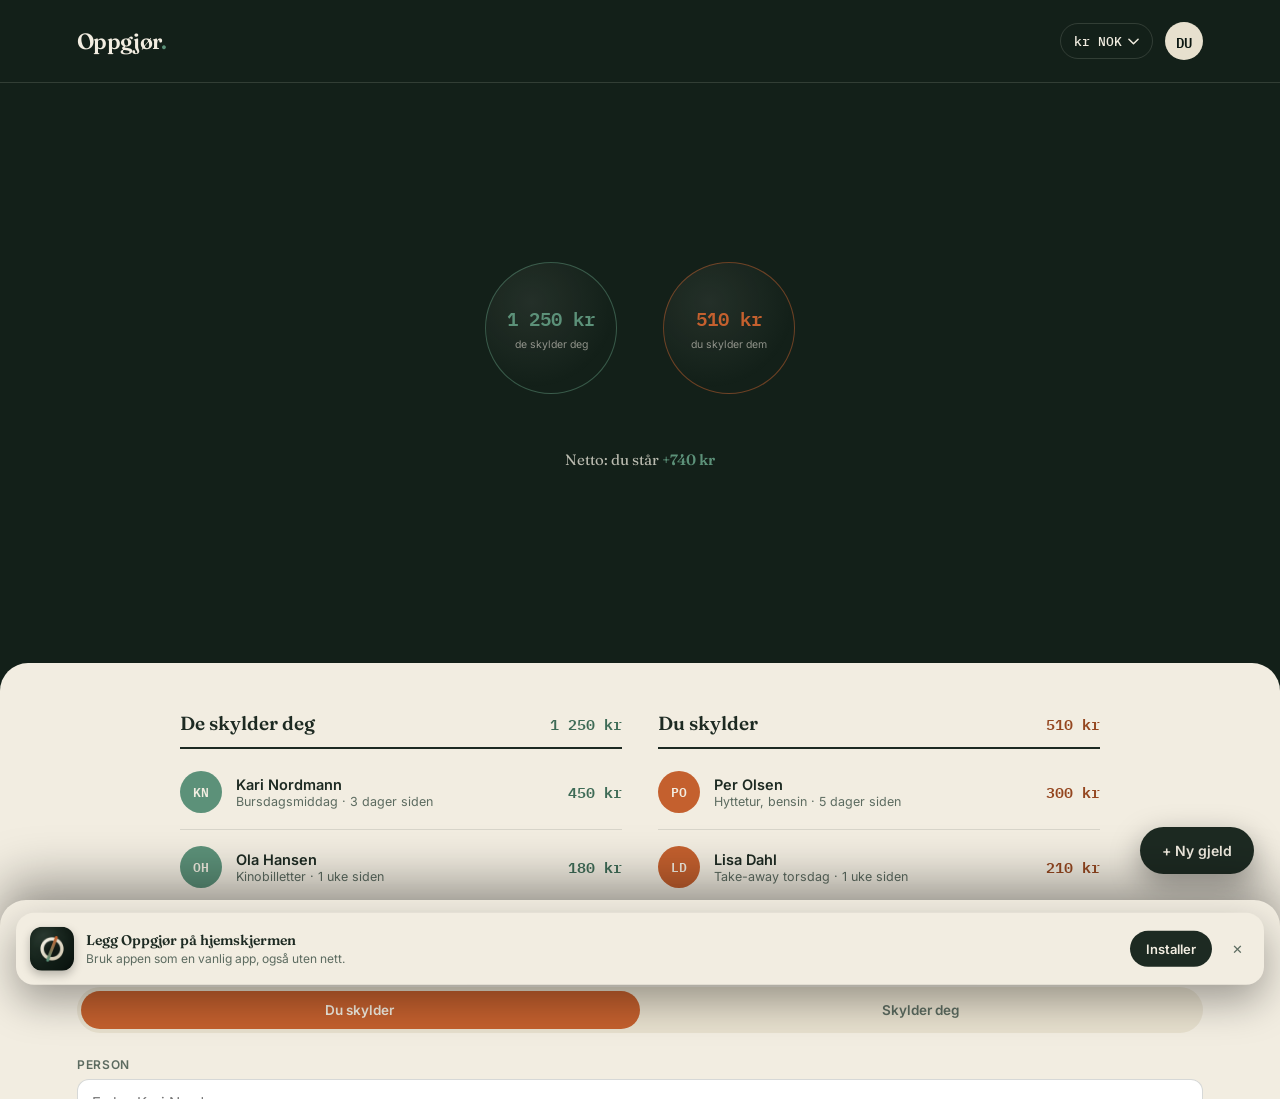
==== index.html @ 915664ba "Add files via upload" ====
<!DOCTYPE html>
<html lang="no">
<head>
<meta charset="UTF-8">
<meta name="viewport" content="width=device-width, initial-scale=1.0, viewport-fit=cover">
<title>Oppgjør</title>
<meta name="description" content="Hold styr på hvem som skylder deg, og hvem du skylder.">

<link rel="manifest" href="manifest.json">
<meta name="theme-color" content="#132019">
<link rel="icon" href="icons/icon-192.png">
<link rel="apple-touch-icon" href="icons/icon-180.png">
<meta name="apple-mobile-web-app-capable" content="yes">
<meta name="apple-mobile-web-app-status-bar-style" content="black-translucent">
<meta name="apple-mobile-web-app-title" content="Oppgjør">

<link rel="preconnect" href="https://fonts.googleapis.com">
<link href="https://fonts.googleapis.com/css2?family=Fraunces:opsz,wght@9..144,400;9..144,500;9..144,600;9..144,700&family=IBM+Plex+Mono:wght@400;500;600&family=Inter:wght@400;500;600&display=swap" rel="stylesheet">
<link rel="stylesheet" href="style.css">
</head>
<body>

  <header class="topbar">
    <div class="logo">Oppgjør<span>.</span></div>
    <div class="topbar-right">
      <div class="currency-control">
        <button class="currency-btn" id="currencyBtn" aria-haspopup="listbox" aria-expanded="false">
          <span id="currencyBtnLabel">kr NOK</span>
          <svg viewBox="0 0 12 8" fill="none"><path d="M1 1.5L6 6.5L11 1.5" stroke="currentColor" stroke-width="1.6" stroke-linecap="round" stroke-linejoin="round"/></svg>
        </button>
        <div class="currency-menu" id="currencyMenu" role="listbox">
          <button class="currency-option" data-code="USD" role="option">
            <span class="cur-left"><span class="cur-symbol">$</span><span>Amerikanske dollar</span></span>
            <span class="cur-right"><span class="cur-code">USD</span><span class="cur-check">✓</span></span>
          </button>
          <button class="currency-option" data-code="AUD" role="option">
            <span class="cur-left"><span class="cur-symbol">A$</span><span>Australske dollar</span></span>
            <span class="cur-right"><span class="cur-code">AUD</span><span class="cur-check">✓</span></span>
          </button>
          <button class="currency-option" data-code="BRL" role="option">
            <span class="cur-left"><span class="cur-symbol">R$</span><span>Brasilianske real</span></span>
            <span class="cur-right"><span class="cur-code">BRL</span><span class="cur-check">✓</span></span>
          </button>
          <button class="currency-option" data-code="GBP" role="option">
            <span class="cur-left"><span class="cur-symbol">£</span><span>Britiske pund</span></span>
            <span class="cur-right"><span class="cur-code">GBP</span><span class="cur-check">✓</span></span>
          </button>
          <button class="currency-option" data-code="DKK" role="option">
            <span class="cur-left"><span class="cur-symbol">kr</span><span>Danske kroner</span></span>
            <span class="cur-right"><span class="cur-code">DKK</span><span class="cur-check">✓</span></span>
          </button>
          <button class="currency-option" data-code="EUR" role="option">
            <span class="cur-left"><span class="cur-symbol">€</span><span>Euro</span></span>
            <span class="cur-right"><span class="cur-code">EUR</span><span class="cur-check">✓</span></span>
          </button>
          <button class="currency-option" data-code="PHP" role="option">
            <span class="cur-left"><span class="cur-symbol">₱</span><span>Filippinske peso</span></span>
            <span class="cur-right"><span class="cur-code">PHP</span><span class="cur-check">✓</span></span>
          </button>
          <button class="currency-option" data-code="HKD" role="option">
            <span class="cur-left"><span class="cur-symbol">HK$</span><span>Hongkong-dollar</span></span>
            <span class="cur-right"><span class="cur-code">HKD</span><span class="cur-check">✓</span></span>
          </button>
          <button class="currency-option" data-code="INR" role="option">
            <span class="cur-left"><span class="cur-symbol">₹</span><span>Indiske rupi</span></span>
            <span class="cur-right"><span class="cur-code">INR</span><span class="cur-check">✓</span></span>
          </button>
          <button class="currency-option" data-code="IDR" role="option">
            <span class="cur-left"><span class="cur-symbol">Rp</span><span>Indonesiske rupiah</span></span>
            <span class="cur-right"><span class="cur-code">IDR</span><span class="cur-check">✓</span></span>
          </button>
          <button class="currency-option" data-code="ISK" role="option">
            <span class="cur-left"><span class="cur-symbol">kr</span><span>Islandske kroner</span></span>
            <span class="cur-right"><span class="cur-code">ISK</span><span class="cur-check">✓</span></span>
          </button>
          <button class="currency-option" data-code="ILS" role="option">
            <span class="cur-left"><span class="cur-symbol">₪</span><span>Israelske shekel</span></span>
            <span class="cur-right"><span class="cur-code">ILS</span><span class="cur-check">✓</span></span>
          </button>
          <button class="currency-option" data-code="JPY" role="option">
            <span class="cur-left"><span class="cur-symbol">¥</span><span>Japanske yen</span></span>
            <span class="cur-right"><span class="cur-code">JPY</span><span class="cur-check">✓</span></span>
          </button>
          <button class="currency-option" data-code="CAD" role="option">
            <span class="cur-left"><span class="cur-symbol">C$</span><span>Kanadiske dollar</span></span>
            <span class="cur-right"><span class="cur-code">CAD</span><span class="cur-check">✓</span></span>
          </button>
          <button class="currency-option" data-code="CNY" role="option">
            <span class="cur-left"><span class="cur-symbol">¥</span><span>Kinesiske yuan</span></span>
            <span class="cur-right"><span class="cur-code">CNY</span><span class="cur-check">✓</span></span>
          </button>
          <button class="currency-option" data-code="MYR" role="option">
            <span class="cur-left"><span class="cur-symbol">RM</span><span>Malaysiske ringgit</span></span>
            <span class="cur-right"><span class="cur-code">MYR</span><span class="cur-check">✓</span></span>
          </button>
          <button class="currency-option" data-code="MXN" role="option">
            <span class="cur-left"><span class="cur-symbol">MX$</span><span>Meksikanske peso</span></span>
            <span class="cur-right"><span class="cur-code">MXN</span><span class="cur-check">✓</span></span>
          </button>
          <button class="currency-option" data-code="NZD" role="option">
            <span class="cur-left"><span class="cur-symbol">NZ$</span><span>New Zealand-dollar</span></span>
            <span class="cur-right"><span class="cur-code">NZD</span><span class="cur-check">✓</span></span>
          </button>
          <button class="currency-option selected" data-code="NOK" role="option">
            <span class="cur-left"><span class="cur-symbol">kr</span><span>Norske kroner</span></span>
            <span class="cur-right"><span class="cur-code">NOK</span><span class="cur-check">✓</span></span>
          </button>
          <button class="currency-option" data-code="PLN" role="option">
            <span class="cur-left"><span class="cur-symbol">zł</span><span>Polske zloty</span></span>
            <span class="cur-right"><span class="cur-code">PLN</span><span class="cur-check">✓</span></span>
          </button>
          <button class="currency-option" data-code="RON" role="option">
            <span class="cur-left"><span class="cur-symbol">lei</span><span>Rumenske leu</span></span>
            <span class="cur-right"><span class="cur-code">RON</span><span class="cur-check">✓</span></span>
          </button>
          <button class="currency-option" data-code="RUB" role="option">
            <span class="cur-left"><span class="cur-symbol">₽</span><span>Russiske rubler</span></span>
            <span class="cur-right"><span class="cur-code">RUB</span><span class="cur-check">✓</span></span>
          </button>
          <button class="currency-option" data-code="SGD" role="option">
            <span class="cur-left"><span class="cur-symbol">S$</span><span>Singapore-dollar</span></span>
            <span class="cur-right"><span class="cur-code">SGD</span><span class="cur-check">✓</span></span>
          </button>
          <button class="currency-option" data-code="CHF" role="option">
            <span class="cur-left"><span class="cur-symbol">CHF</span><span>Sveitsiske franc</span></span>
            <span class="cur-right"><span class="cur-code">CHF</span><span class="cur-check">✓</span></span>
          </button>
          <button class="currency-option" data-code="SEK" role="option">
            <span class="cur-left"><span class="cur-symbol">kr</span><span>Svenske kroner</span></span>
            <span class="cur-right"><span class="cur-code">SEK</span><span class="cur-check">✓</span></span>
          </button>
          <button class="currency-option" data-code="ZAR" role="option">
            <span class="cur-left"><span class="cur-symbol">R</span><span>Sørafrikanske rand</span></span>
            <span class="cur-right"><span class="cur-code">ZAR</span><span class="cur-check">✓</span></span>
          </button>
          <button class="currency-option" data-code="KRW" role="option">
            <span class="cur-left"><span class="cur-symbol">₩</span><span>Sørkoreanske won</span></span>
            <span class="cur-right"><span class="cur-code">KRW</span><span class="cur-check">✓</span></span>
          </button>
          <button class="currency-option" data-code="THB" role="option">
            <span class="cur-left"><span class="cur-symbol">฿</span><span>Thailandske baht</span></span>
            <span class="cur-right"><span class="cur-code">THB</span><span class="cur-check">✓</span></span>
          </button>
          <button class="currency-option" data-code="CZK" role="option">
            <span class="cur-left"><span class="cur-symbol">Kč</span><span>Tsjekkiske koruna</span></span>
            <span class="cur-right"><span class="cur-code">CZK</span><span class="cur-check">✓</span></span>
          </button>
          <button class="currency-option" data-code="TRY" role="option">
            <span class="cur-left"><span class="cur-symbol">₺</span><span>Tyrkiske lira</span></span>
            <span class="cur-right"><span class="cur-code">TRY</span><span class="cur-check">✓</span></span>
          </button>
          <button class="currency-option" data-code="HUF" role="option">
            <span class="cur-left"><span class="cur-symbol">Ft</span><span>Ungarske forint</span></span>
            <span class="cur-right"><span class="cur-code">HUF</span><span class="cur-check">✓</span></span>
          </button>
          <button class="currency-option" data-code="VND" role="option">
            <span class="cur-left"><span class="cur-symbol">₫</span><span>Vietnamesiske dong</span></span>
            <span class="cur-right"><span class="cur-code">VND</span><span class="cur-check">✓</span></span>
          </button>
        </div>
      </div>
      <div class="avatar-me">DU</div>
    </div>
  </header>

  <section class="hero">
    <div class="bubbles-wrap">
      <div class="pan left">
        <div class="pan-dish">
          <div class="pan-amount" id="creditBubble" data-amount="0">0 kr</div>
          <div class="pan-label">de skylder deg</div>
        </div>
      </div>
      <div class="pan right">
        <div class="pan-dish">
          <div class="pan-amount" id="debitBubble" data-amount="0">0 kr</div>
          <div class="pan-label">du skylder dem</div>
        </div>
      </div>
    </div>

    <p class="net-readout">Netto: du står <b id="netAmount" data-net-amount="0">+0 kr</b></p>
  </section>

  <section class="ledger">
    <div class="columns">

      <div>
        <div class="col-head">
          <div class="col-title">De skylder deg</div>
          <div class="col-total credit" id="creditTotal" data-amount="0">0 kr</div>
        </div>
        <div id="creditList"></div>
      </div>

      <div>
        <div class="col-head">
          <div class="col-title">Du skylder</div>
          <div class="col-total debit" id="debitTotal" data-amount="0">0 kr</div>
        </div>
        <div id="debitList"></div>
      </div>

    </div>
  </section>

  <button class="fab" id="fabOpen">+ Ny gjeld</button>

  <div class="overlay" id="overlay"></div>

  <div class="sheet" id="sheet" role="dialog" aria-modal="true" aria-labelledby="sheetTitle">
    <div class="sheet-handle-zone" id="dragZone">
      <div class="sheet-handle"></div>
    </div>
    <div class="sheet-body">
      <div class="sheet-title" id="sheetTitle">Registrer ny gjeld</div>

      <div class="toggle" id="toggle">
        <div class="toggle-slider" id="toggleSlider"></div>
        <button type="button" class="active" id="btnDebit">Du skylder</button>
        <button type="button" id="btnCredit">Skylder deg</button>
      </div>

      <div class="field">
        <label for="fName">Person</label>
        <input type="text" id="fName" placeholder="F.eks. Kari Nordmann">
      </div>

      <div class="field amount-field">
        <label for="fAmount">Beløp</label>
        <input type="text" id="fAmount" placeholder="0" inputmode="numeric" pattern="[0-9]*">
        <span class="amount-suffix" id="amountSuffix">kr</span>
      </div>

      <div class="field">
        <label for="fDesc">Hva gjelder det</label>
        <input type="text" id="fDesc" placeholder="F.eks. Middag lørdag">
      </div>

      <button class="sheet-submit" id="sheetSubmit">Legg til</button>
    </div>
  </div>

  <div class="install-banner" id="installBanner">
    <div class="install-icon"><img src="icons/icon-192.png" alt=""></div>
    <div class="install-text">
      <div class="install-title">Legg Oppgjør på hjemskjermen</div>
      <div class="install-sub" id="installSub">Bruk appen som en vanlig app, også uten nett.</div>
    </div>
    <button class="install-btn" id="installBtn">Installer</button>
    <button class="install-dismiss" id="installDismiss" aria-label="Lukk">✕</button>
  </div>

  <script src="app.js"></script>
</body>
</html>
---- style.css ----
:root{
    --pine:#132019;
    --pine-deep:#0C1712;
    --paper:#F2EDE1;
    --paper-dim:#E7E0CE;
    --moss:#5C9179;
    --moss-deep:#3E6B56;
    --rust:#C4602E;
    --rust-deep:#94461F;
    --ink:#1D2A22;
    --ink-soft:#5C6B60;
    --line: rgba(242,237,225,0.14);
  }

  *{box-sizing:border-box;}
  html{scroll-behavior:smooth;}
  body{
    margin:0;
    background:var(--pine);
    color:var(--paper);
    font-family:'Inter',sans-serif;
    -webkit-font-smoothing:antialiased;
  }

  /* ---------- top bar ---------- */
  .topbar{
    display:flex;
    justify-content:space-between;
    align-items:center;
    padding:22px 6vw;
    border-bottom:1px solid var(--line);
  }
  .topbar-right{
    display:flex;
    align-items:center;
    gap:12px;
  }
  .logo{
    font-family:'Fraunces',serif;
    font-weight:600;
    font-size:22px;
    letter-spacing:-0.02em;
  }
  .logo span{ color:var(--moss); }
  .avatar-me{
    width:38px;height:38px;border-radius:50%;
    background:var(--paper-dim);
    color:var(--pine-deep);
    display:flex;align-items:center;justify-content:center;
    font-family:'IBM Plex Mono',monospace;
    font-weight:600;font-size:14px;
  }

  /* ---------- valutavelger ---------- */
  .currency-control{
    position:relative;
  }
  .currency-btn{
    display:flex;
    align-items:center;
    gap:6px;
    background:transparent;
    border:1px solid var(--line);
    color:var(--paper);
    padding:9px 13px;
    border-radius:999px;
    font-family:'IBM Plex Mono',monospace;
    font-size:12.5px;
    font-weight:500;
    cursor:pointer;
    transition:border-color .2s ease, background .2s ease;
  }
  .currency-btn:hover{ border-color:rgba(242,237,225,0.35); }
  .currency-btn svg{
    width:11px; height:11px;
    transition:transform .25s ease;
  }
  .currency-btn.open svg{ transform:rotate(180deg); }

  .currency-menu{
    position:absolute;
    top:calc(100% + 10px);
    right:0;
    min-width:220px;
    max-height:320px;
    overflow-y:auto;
    background:var(--paper);
    border-radius:14px;
    box-shadow:0 16px 40px rgba(0,0,0,0.35);
    padding:6px;
    z-index:60;
    opacity:0;
    transform:translateY(-6px);
    pointer-events:none;
    transition:opacity .18s ease, transform .18s ease;
  }
  .currency-menu.open{
    opacity:1;
    transform:translateY(0);
    pointer-events:auto;
  }
  .currency-option{
    display:flex;
    align-items:center;
    justify-content:space-between;
    width:100%;
    border:none;
    background:transparent;
    color:var(--ink);
    padding:10px 12px;
    border-radius:10px;
    font-family:'Inter',sans-serif;
    font-size:13.5px;
    cursor:pointer;
    text-align:left;
  }
  .currency-option:hover{ background:var(--paper-dim); }
  .cur-left{ display:flex; align-items:center; gap:10px; }
  .cur-symbol{
    font-family:'IBM Plex Mono',monospace;
    font-weight:600;
    width:20px;
    color:var(--ink-soft);
  }
  .cur-check{
    color:var(--moss-deep);
    font-weight:700;
    opacity:0;
  }
  .currency-option.selected .cur-check{ opacity:1; }
  .currency-option.selected .cur-symbol{ color:var(--ink); }
  .cur-right{ display:flex; align-items:center; gap:10px; flex-shrink:0; }
  .cur-code{
    font-family:'IBM Plex Mono',monospace;
    font-size:10.5px;
    color:var(--ink-soft);
    letter-spacing:0.03em;
  }

  /* ---------- hero / vektskål ---------- */
  .hero{
    padding:14vw 6vw 6vw;
    text-align:center;
    position:relative;
  }
  .bubbles-wrap{
    max-width:420px;
    margin:0 auto;
    display:flex;
    justify-content:center;
    gap:28px;
  }
  .pan{
    width:150px;
    text-align:center;
  }
  .pan-dish{
    width:132px;height:132px;
    border-radius:50%;
    border:1px solid var(--line);
    background:radial-gradient(circle at 35% 30%, rgba(242,237,225,0.08), transparent 70%);
    display:flex;
    flex-direction:column;
    align-items:center;
    justify-content:center;
    margin:0 auto;
  }
  .pan.left .pan-dish{ border-color:rgba(92,145,121,0.5); }
  .pan.right .pan-dish{ border-color:rgba(196,96,46,0.5); }
  .pan-amount{
    font-family:'IBM Plex Mono',monospace;
    font-weight:600;
    font-size:19px;
  }
  .pan.left .pan-amount{ color:var(--moss); }
  .pan.right .pan-amount{ color:var(--rust); }
  .pan-label{
    font-size:10.5px;
    color:rgba(242,237,225,0.55);
    margin-top:4px;
    max-width:88px;
    line-height:1.3;
  }

  .net-readout{
    margin-top:56px;
    font-family:'Fraunces',serif;
    font-size:15px;
    color:rgba(242,237,225,0.75);
  }
  .net-readout b{
    color:var(--moss);
    font-weight:600;
  }

  /* ---------- ledger section ---------- */
  .ledger{
    background:var(--paper);
    color:var(--ink);
    border-radius:28px 28px 0 0;
    padding:48px 6vw 120px;
    margin-top:8vw;
  }
  .columns{
    display:grid;
    grid-template-columns:1fr 1fr;
    gap:36px;
    max-width:920px;
    margin:0 auto;
  }
  @media (max-width:720px){
    .columns{ grid-template-columns:1fr; gap:44px; }
  }

  .col-head{
    display:flex;
    justify-content:space-between;
    align-items:baseline;
    border-bottom:2px solid var(--ink);
    padding-bottom:10px;
    margin-bottom:6px;
  }
  .col-title{
    font-family:'Fraunces',serif;
    font-weight:600;
    font-size:19px;
  }
  .col-total{
    font-family:'IBM Plex Mono',monospace;
    font-weight:600;
    font-size:15px;
  }
  .col-total.credit{ color:var(--moss-deep); }
  .col-total.debit{ color:var(--rust-deep); }

  .entry{
    display:flex;
    align-items:center;
    gap:14px;
    padding:16px 0;
    border-bottom:1px solid rgba(29,42,34,0.12);
  }
  .entry:last-child{ border-bottom:none; }
  .entry-avatar{
    flex-shrink:0;
    width:42px;height:42px;
    border-radius:50%;
    display:flex;align-items:center;justify-content:center;
    font-family:'IBM Plex Mono',monospace;
    font-weight:600;
    font-size:13px;
    color:var(--paper);
  }
  .credit .entry-avatar{ background:var(--moss); }
  .debit .entry-avatar{ background:var(--rust); }

  .entry-body{ flex:1; min-width:0; }
  .entry-name{ font-weight:600; font-size:14.5px; }
  .entry-meta{
    font-size:12.5px;
    color:var(--ink-soft);
    margin-top:1px;
    white-space:nowrap;
    overflow:hidden;
    text-overflow:ellipsis;
  }
  .entry-amount{
    font-family:'IBM Plex Mono',monospace;
    font-weight:600;
    font-size:15px;
    flex-shrink:0;
  }
  .credit .entry-amount{ color:var(--moss-deep); }
  .debit .entry-amount{ color:var(--rust-deep); }


  /* ---------- fab ---------- */
  .fab{
    position:fixed;
    bottom:26px; right:26px;
    background:var(--ink);
    color:var(--paper);
    border:none;
    padding:15px 22px;
    border-radius:999px;
    font-family:'Inter',sans-serif;
    font-weight:600;
    font-size:14px;
    display:flex;
    align-items:center;
    gap:8px;
    cursor:pointer;
    box-shadow:0 10px 30px rgba(0,0,0,0.35);
    transition:transform .2s ease;
  }
  .fab:hover{ transform:translateY(-2px); }
  .fab:focus-visible, a:focus-visible, button:focus-visible{
    outline:2px solid var(--moss);
    outline-offset:2px;
  }

  @media (prefers-reduced-motion:reduce){
    .fab{ transition:none; }
  }

  /* ---------- popup: ny gjeld ---------- */
  .overlay{
    position:fixed; inset:0;
    background:rgba(12,23,18,0.55);
    backdrop-filter:blur(2px);
    opacity:0;
    pointer-events:none;
    transition:opacity .3s ease;
    z-index:40;
  }
  .overlay.open{
    opacity:1;
    pointer-events:auto;
  }

  .sheet{
    position:fixed;
    left:0; right:0; bottom:0;
    max-height:calc(100dvh - 92px);
    background:var(--paper);
    color:var(--ink);
    border-radius:26px 26px 0 0;
    box-shadow:0 -20px 50px rgba(0,0,0,0.35);
    transform:translateY(100%);
    transition:transform .38s cubic-bezier(.32,.72,0,1);
    z-index:50;
    display:flex;
    flex-direction:column;
    touch-action:none;
  }
  .sheet.open{ transform:translateY(0); }
  .sheet.dragging{ transition:none; }

  .sheet-handle-zone{
    padding:14px 0 6px;
    display:flex;
    justify-content:center;
    cursor:grab;
    flex-shrink:0;
  }
  .sheet-handle{
    width:40px; height:5px;
    border-radius:3px;
    background:rgba(29,42,34,0.22);
  }

  .sheet-body{
    padding:6px 6vw 32px;
    overflow-y:auto;
  }
  .sheet-title{
    font-family:'Fraunces',serif;
    font-weight:600;
    font-size:22px;
    margin:6px 0 22px;
  }

  .toggle{
    position:relative;
    display:flex;
    background:var(--paper-dim);
    border-radius:999px;
    padding:4px;
    gap:4px;
    margin-bottom:24px;
    touch-action:pan-y;
    user-select:none;
  }
  .toggle-slider{
    position:absolute;
    top:4px; left:4px;
    width:calc(50% - 4px);
    height:calc(100% - 8px);
    border-radius:999px;
    background:var(--rust);
    transform:translateX(0%);
    transition:transform .32s cubic-bezier(.34,1.56,.64,1), background .32s ease;
    z-index:0;
  }
  .toggle button{
    position:relative;
    z-index:1;
    flex:1;
    border:none;
    background:transparent;
    padding:11px 0;
    border-radius:999px;
    font-family:'Inter',sans-serif;
    font-weight:600;
    font-size:13.5px;
    color:var(--ink-soft);
    cursor:pointer;
    transition:color .25s ease;
    pointer-events:none;
  }
  .toggle button.active{ color:var(--paper); }

  .field{ margin-bottom:18px; }
  .field label{
    display:block;
    font-size:12px;
    font-weight:600;
    text-transform:uppercase;
    letter-spacing:0.06em;
    color:var(--ink-soft);
    margin-bottom:7px;
  }
  .field input{
    width:100%;
    border:1px solid rgba(29,42,34,0.18);
    background:#fff;
    border-radius:12px;
    padding:13px 14px;
    font-family:'Inter',sans-serif;
    font-size:15px;
    color:var(--ink);
  }
  .field input:focus-visible{
    outline:2px solid var(--moss);
    outline-offset:1px;
  }
  .amount-field{ position:relative; }
  .amount-field input{ padding-right:46px; font-family:'IBM Plex Mono',monospace; }
  .amount-field input::-webkit-outer-spin-button,
  .amount-field input::-webkit-inner-spin-button{
    -webkit-appearance:none;
    margin:0;
  }
  .amount-field input[type=number]{ -moz-appearance:textfield; }
  .amount-suffix{
    position:absolute;
    right:16px;
    bottom:13px;
    color:var(--ink-soft);
    font-family:'IBM Plex Mono',monospace;
    font-size:14px;
    pointer-events:none;
  }

  .sheet-submit{
    width:100%;
    border:none;
    background:var(--ink);
    color:var(--paper);
    padding:16px 0;
    border-radius:14px;
    font-family:'Inter',sans-serif;
    font-weight:600;
    font-size:15px;
    cursor:pointer;
    margin-top:6px;
  }

  /* ---------- install-banner (PWA) ---------- */
  .install-banner{
    position:fixed;
    left:16px; right:16px;
    bottom:16px;
    background:var(--paper);
    color:var(--ink);
    border-radius:18px;
    box-shadow:0 16px 40px rgba(0,0,0,0.35);
    padding:14px;
    display:flex;
    align-items:center;
    gap:12px;
    z-index:70;
    transform:translateY(140%);
    transition:transform .4s cubic-bezier(.32,.72,0,1);
  }
  .install-banner.show{ transform:translateY(0); }
  .install-icon{
    width:44px; height:44px;
    border-radius:12px;
    overflow:hidden;
    flex-shrink:0;
    box-shadow:0 4px 10px rgba(0,0,0,0.25);
  }
  .install-icon img{ width:100%; height:100%; display:block; }
  .install-text{ flex:1; min-width:0; }
  .install-title{
    font-family:'Fraunces',serif;
    font-weight:600;
    font-size:14px;
  }
  .install-sub{
    font-size:12px;
    color:var(--ink-soft);
    margin-top:2px;
    line-height:1.35;
  }
  .install-btn{
    flex-shrink:0;
    border:none;
    background:var(--ink);
    color:var(--paper);
    padding:10px 16px;
    border-radius:999px;
    font-family:'Inter',sans-serif;
    font-weight:600;
    font-size:13px;
    cursor:pointer;
  }
  .install-dismiss{
    flex-shrink:0;
    border:none;
    background:transparent;
    color:var(--ink-soft);
    width:26px; height:26px;
    border-radius:50%;
    font-size:13px;
    cursor:pointer;
  }
  .install-dismiss:hover{ background:var(--paper-dim); }

  @media (max-width:420px){
    .install-title{ font-size:13px; }
    .install-sub{ font-size:11.5px; }
    .install-btn{ padding:9px 13px; font-size:12.5px; }
  }

  /* ---------- entries: tom liste ---------- */
  .col-empty-hint{
    font-size:12.5px;
    color:var(--ink-soft);
    padding-top:16px;
  }
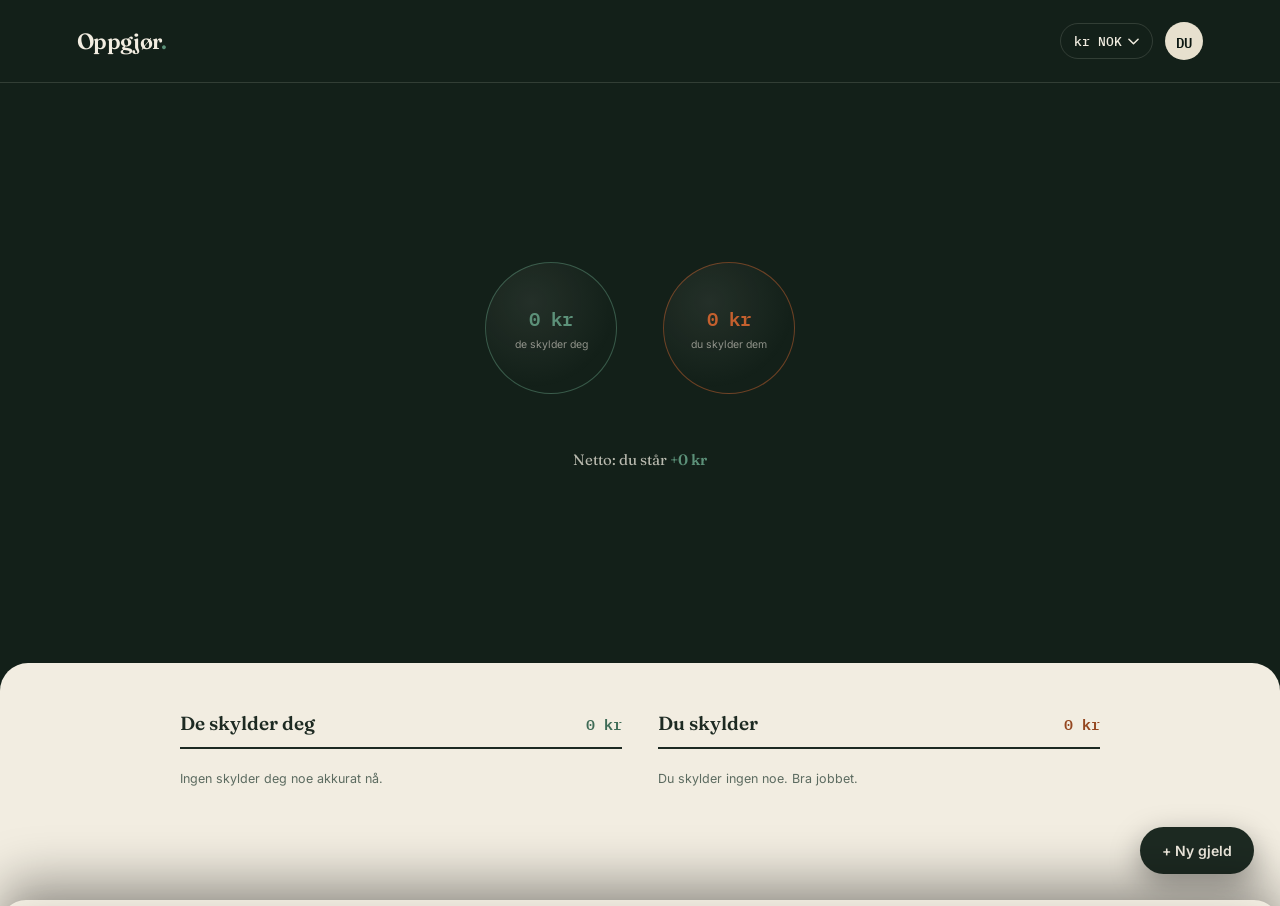
==== commit f98fa6bb: "Add files via upload" ====
--- a/index.html
+++ b/index.html
@@ -215,6 +215,8 @@
     <div class="sheet-body">
       <div class="sheet-title" id="sheetTitle">Registrer ny gjeld</div>
 
+      <div class="sheet-breakdown" id="sheetBreakdown"></div>
+
       <div class="toggle" id="toggle">
         <div class="toggle-slider" id="toggleSlider"></div>
         <button type="button" class="active" id="btnDebit">Du skylder</button>
@@ -228,7 +230,7 @@
 
       <div class="field amount-field">
         <label for="fAmount">Beløp</label>
-        <input type="text" id="fAmount" placeholder="0" inputmode="numeric" pattern="[0-9]*">
+        <input type="text" id="fAmount" placeholder="0" inputmode="decimal">
         <span class="amount-suffix" id="amountSuffix">kr</span>
       </div>
 
--- a/style.css
+++ b/style.css
@@ -233,14 +233,43 @@
   .col-total.credit{ color:var(--moss-deep); }
   .col-total.debit{ color:var(--rust-deep); }
 
+  .entry-wrap{
+    position:relative;
+    overflow:hidden;
+    border-bottom:1px solid rgba(29,42,34,0.12);
+  }
+  .entry-wrap:last-child{ border-bottom:none; }
+
+  .entry-delete-bg{
+    position:absolute;
+    inset:0;
+    display:flex;
+    align-items:stretch;
+    justify-content:flex-end;
+  }
+  .entry-delete-btn{
+    width:84px;
+    border:none;
+    background:var(--rust-deep);
+    color:var(--paper);
+    font-family:'Inter',sans-serif;
+    font-weight:600;
+    font-size:13px;
+    cursor:pointer;
+  }
+
   .entry{
+    position:relative;
     display:flex;
     align-items:center;
     gap:14px;
     padding:16px 0;
-    border-bottom:1px solid rgba(29,42,34,0.12);
-  }
-  .entry:last-child{ border-bottom:none; }
+    background:var(--paper);
+    transform:translateX(0px);
+    transition:transform .25s ease;
+    touch-action:pan-y;
+    user-select:none;
+  }
   .entry-avatar{
     flex-shrink:0;
     width:42px;height:42px;
@@ -360,6 +389,64 @@
     margin:6px 0 22px;
   }
 
+  .sheet-breakdown{
+    margin:-8px 0 22px;
+  }
+  .sheet-breakdown:empty{ margin:0; }
+  .breakdown-label{
+    font-size:11px;
+    font-weight:600;
+    text-transform:uppercase;
+    letter-spacing:0.06em;
+    color:var(--ink-soft);
+    margin-bottom:8px;
+  }
+  .breakdown-list{
+    max-height:180px;
+    overflow-y:auto;
+    border:1px solid rgba(29,42,34,0.12);
+    border-radius:14px;
+  }
+  .breakdown-row{
+    display:flex;
+    align-items:center;
+    gap:10px;
+    padding:11px 14px;
+    border-bottom:1px solid rgba(29,42,34,0.1);
+  }
+  .breakdown-row:last-child{ border-bottom:none; }
+  .breakdown-info{ flex:1; min-width:0; }
+  .breakdown-desc{
+    font-size:13.5px;
+    font-weight:600;
+    white-space:nowrap;
+    overflow:hidden;
+    text-overflow:ellipsis;
+  }
+  .breakdown-date{
+    font-size:11.5px;
+    color:var(--ink-soft);
+    margin-top:1px;
+  }
+  .breakdown-amount{
+    font-family:'IBM Plex Mono',monospace;
+    font-weight:600;
+    font-size:13.5px;
+    flex-shrink:0;
+  }
+  .breakdown-delete{
+    flex-shrink:0;
+    width:22px; height:22px;
+    border-radius:50%;
+    border:none;
+    background:transparent;
+    color:var(--ink-soft);
+    font-size:15px;
+    line-height:1;
+    cursor:pointer;
+  }
+  .breakdown-delete:hover{ background:var(--paper-dim); color:var(--rust-deep); }
+
   .toggle{
     position:relative;
     display:flex;
@@ -424,6 +511,15 @@
     outline:2px solid var(--moss);
     outline-offset:1px;
   }
+  .field input:read-only{
+    background:var(--paper-dim);
+    color:var(--ink-soft);
+    cursor:default;
+  }
+  .toggle.locked{
+    opacity:0.6;
+    pointer-events:none;
+  }
   .amount-field{ position:relative; }
   .amount-field input{ padding-right:46px; font-family:'IBM Plex Mono',monospace; }
   .amount-field input::-webkit-outer-spin-button,
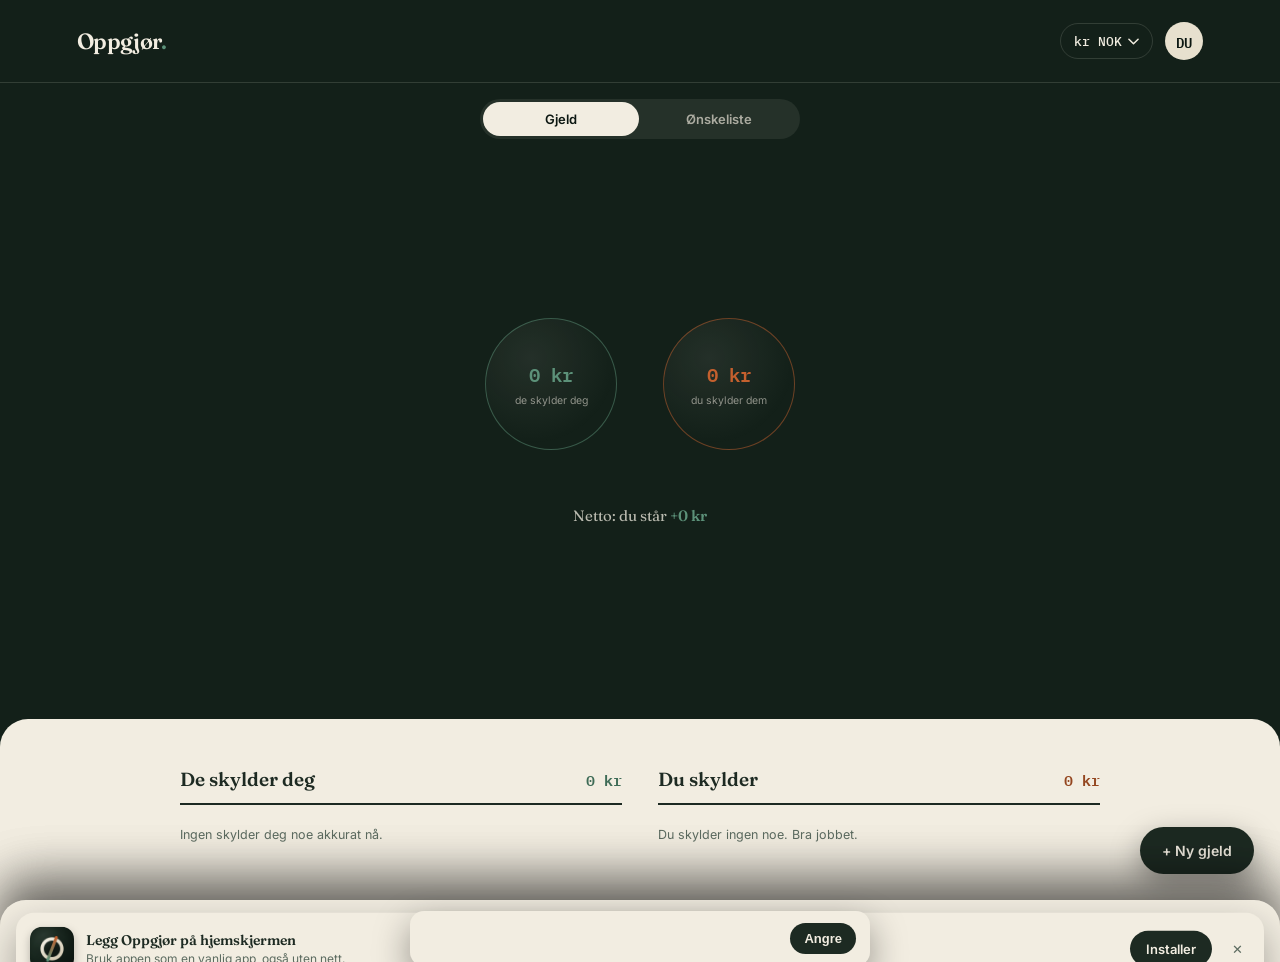
==== commit af168240: "Add files via upload" ====
--- a/index.html
+++ b/index.html
@@ -163,6 +163,11 @@
     </div>
   </header>
 
+  <nav class="subnav" aria-label="Sider">
+    <a class="tab active" href="index.html" aria-current="page">Gjeld</a>
+    <a class="tab" href="onskeliste.html">Ønskeliste</a>
+  </nav>
+
   <section class="hero">
     <div class="bubbles-wrap">
       <div class="pan left">
@@ -239,9 +244,50 @@
         <input type="text" id="fDesc" placeholder="F.eks. Middag lørdag">
       </div>
 
+      <button type="button" class="adv-toggle" id="advToggle" aria-expanded="false">
+        <span>Avdrag og renter</span><span class="adv-sum" id="advSum">Av</span>
+      </button>
+      <div class="adv" id="adv" hidden>
+        <div class="field">
+          <label>Rente</label>
+          <div class="seg" id="fRateType">
+            <button type="button" data-v="none" class="on">Ingen</button>
+            <button type="button" data-v="yearly">Årlig</button>
+            <button type="button" data-v="daily">Løpende</button>
+          </div>
+          <div class="adv-hint" id="rateHint">Ingen rente legges på.</div>
+        </div>
+        <div class="field amount-field" id="rateField" hidden>
+          <label for="fRate">Rente per år</label>
+          <input type="text" id="fRate" placeholder="0" inputmode="decimal">
+          <span class="amount-suffix">%</span>
+        </div>
+        <label class="check"><input type="checkbox" id="fAuto"><span>Autotrekk hver måned</span></label>
+        <div id="autoFields" hidden>
+          <div class="two">
+            <div class="field amount-field">
+              <label for="fAutoAmt">Beløp per måned</label>
+              <input type="text" id="fAutoAmt" placeholder="0" inputmode="decimal">
+              <span class="amount-suffix" id="autoSuffix">kr</span>
+            </div>
+            <div class="field">
+              <label for="fAutoDom">Dag i måneden</label>
+              <input type="text" id="fAutoDom" value="1" inputmode="numeric">
+            </div>
+          </div>
+        </div>
+      </div>
+
       <button class="sheet-submit" id="sheetSubmit">Legg til</button>
     </div>
   </div>
+
+  <div class="overlay detail-overlay" id="detailOverlay"></div>
+  <div class="sheet detail-sheet" id="detail" role="dialog" aria-modal="true" aria-label="Detaljer">
+    <div class="sheet-handle-zone" id="detailDrag"><div class="sheet-handle"></div></div>
+    <div class="sheet-body" id="detailBody"></div>
+  </div>
+  <div class="toast" id="toast" role="status"><span id="toastText"></span><button type="button" id="toastUndo">Angre</button></div>
 
   <div class="install-banner" id="installBanner">
     <div class="install-icon"><img src="icons/icon-192.png" alt=""></div>
@@ -253,6 +299,8 @@
     <button class="install-dismiss" id="installDismiss" aria-label="Lukk">✕</button>
   </div>
 
+  <script src="loan.js"></script>
   <script src="app.js"></script>
+  <script src="detail.js"></script>
 </body>
 </html>
--- a/style.css
+++ b/style.css
@@ -263,13 +263,15 @@
     display:flex;
     align-items:center;
     gap:14px;
-    padding:16px 0;
+    padding:17px 4px;
     background:var(--paper);
     transform:translateX(0px);
-    transition:transform .25s ease;
+    transition:transform .25s ease, background-color .15s ease;
     touch-action:pan-y;
     user-select:none;
-  }
+    cursor:pointer;
+  }
+  .entry:active{ background:var(--paper-dim); }
   .entry-avatar{
     flex-shrink:0;
     width:42px;height:42px;
@@ -626,3 +628,180 @@
     color:var(--ink-soft);
     padding-top:16px;
   }
+
+  /* ---------- fane-stripe (Gjeld / Ønskeliste) ---------- */
+  .subnav{
+    display:flex;
+    gap:2px;
+    padding:3px;
+    margin:16px auto 0;
+    width:min(320px, calc(100% - 12vw));
+    border-radius:999px;
+    background:rgba(242,237,225,0.08);
+  }
+  .tab{
+    flex:1;
+    text-align:center;
+    padding:9px 0;
+    border-radius:999px;
+    font-family:'Inter',sans-serif;
+    font-size:13px;
+    font-weight:600;
+    color:rgba(242,237,225,0.65);
+    text-decoration:none;
+  }
+  .tab.active{
+    background:var(--paper);
+    color:var(--pine-deep);
+  }
+
+  /* ---------- avdrag og renter (skjema) ---------- */
+  .adv-toggle{
+    width:100%; display:flex; justify-content:space-between; align-items:center;
+    background:transparent; border:1px dashed rgba(29,42,34,0.28); color:var(--ink);
+    padding:13px 14px; border-radius:12px; margin:2px 0 14px;
+    font-family:'Inter',sans-serif; font-weight:600; font-size:14px; cursor:pointer;
+  }
+  .adv-toggle.open{ border-style:solid; }
+  .adv-sum{ font-family:'IBM Plex Mono',monospace; font-size:12.5px; color:var(--ink-soft); font-weight:500; }
+  .adv[hidden], #autoFields[hidden], #rateField[hidden]{ display:none; }
+  .adv{ margin-bottom:6px; }
+  .adv-hint{ font-size:12px; color:var(--ink-soft); margin-top:7px; line-height:1.4; }
+  .two{ display:grid; grid-template-columns:1fr 1fr; gap:10px; }
+  .check{ display:flex; align-items:center; gap:10px; font-size:14px; font-weight:600; margin:2px 0 14px; cursor:pointer; }
+  .check input{ width:20px; height:20px; accent-color:var(--ink); }
+
+  .seg{ display:flex; background:var(--paper-dim); border-radius:12px; padding:3px; gap:2px; }
+  .seg button{
+    flex:1; border:none; background:transparent; color:var(--ink-soft);
+    padding:10px 6px; border-radius:9px; font-family:'Inter',sans-serif;
+    font-weight:600; font-size:13.5px; cursor:pointer; transition:background .2s,color .2s;
+  }
+  .seg button.on{ background:var(--ink); color:var(--paper); }
+  .seg-sm button{ padding:8px 10px; font-size:12.5px; }
+
+  /* ---------- liste: nedbetalt, åpne-knapp ---------- */
+  .entry.paid{ opacity:.55; }
+  .breakdown-open{
+    flex:1; min-width:0; display:flex; align-items:center; gap:10px;
+    background:transparent; border:none; padding:0; text-align:left; color:inherit; cursor:pointer;
+    font:inherit;
+  }
+  .breakdown-amount small{ display:block; font-size:10.5px; font-weight:500; color:var(--ink-soft); text-align:right; }
+  .breakdown-amount{ text-align:right; }
+  .breakdown-list{ max-height:210px; }
+
+  /* ---------- toast ---------- */
+  .toast{
+    position:fixed; left:16px; right:16px; bottom:22px; z-index:90;
+    max-width:460px; margin:0 auto;
+    background:var(--paper); color:var(--ink); border-radius:14px;
+    padding:12px 14px 12px 16px; display:flex; align-items:center; gap:12px;
+    box-shadow:0 14px 36px rgba(0,0,0,.4); font-size:13.5px; font-weight:500;
+    transform:translateY(160%); transition:transform .35s cubic-bezier(.32,.72,0,1);
+  }
+  .toast.show{ transform:translateY(0); }
+  .toast span{ flex:1; }
+  .toast button{ border:none; background:var(--ink); color:var(--paper); padding:8px 14px; border-radius:999px; font-weight:600; font-size:13px; cursor:pointer; }
+
+  /* ---------- detaljark ---------- */
+  .detail-overlay{ z-index:55; }
+  .detail-sheet{ z-index:60; touch-action:auto; max-height:calc(100dvh - 56px); }
+  .detail-sheet .sheet-handle-zone{ touch-action:none; }
+  .detail-sheet .sheet-body{ touch-action:pan-y; overscroll-behavior:contain; padding-bottom:40px; }
+  .d-head{ margin:2px 0 14px; }
+  .d-who{ font-size:13px; font-weight:600; color:var(--ink-soft); }
+  .d-bal{ font-family:'Fraunces',serif; font-weight:600; font-size:38px; letter-spacing:-0.02em; line-height:1.1; margin-top:4px; }
+  .d-head.credit .d-bal{ color:var(--moss-deep); }
+  .d-head.debit .d-bal{ color:var(--rust-deep); }
+  .d-sub{ font-size:12.5px; color:var(--ink-soft); margin-top:2px; }
+  .d-chips{ display:flex; flex-wrap:wrap; gap:6px; margin-top:10px; }
+  .d-chips:empty{ display:none; }
+  .d-chips span{ background:var(--paper-dim); border-radius:999px; padding:5px 11px; font-size:12px; font-weight:600; }
+  .d-stats{ display:grid; grid-template-columns:1fr 1fr; gap:10px; margin-bottom:16px; }
+  .d-stats div, .r-grid div{ background:#fff; border:1px solid rgba(29,42,34,.1); border-radius:14px; padding:11px 13px; }
+  .d-stats b, .r-grid b{ display:block; font-family:'IBM Plex Mono',monospace; font-size:15px; }
+  .d-stats span, .r-grid span{ font-size:11.5px; color:var(--ink-soft); }
+  .d-tabs{ margin-bottom:14px; }
+  .d-empty{ font-size:13px; color:var(--ink-soft); padding:14px 4px; line-height:1.5; }
+  .d-add{ width:100%; border:1px solid rgba(29,42,34,.22); background:#fff; border-radius:12px; padding:12px; font-weight:600; font-size:14px; cursor:pointer; margin-bottom:8px; color:var(--ink); font-family:'Inter',sans-serif; }
+
+  .log-row{
+    width:100%; display:flex; align-items:center; gap:10px; text-align:left;
+    border:none; background:transparent; color:var(--ink); font:inherit;
+    padding:11px 4px; border-bottom:1px solid rgba(29,42,34,.1); cursor:pointer;
+  }
+  .log-row.interest{ cursor:default; }
+  .log-main{ flex:1; min-width:0; }
+  .log-t{ font-size:14px; font-weight:600; display:flex; align-items:center; gap:7px; }
+  .log-t i{ font-style:normal; font-size:10.5px; background:var(--paper-dim); color:var(--ink-soft); border-radius:999px; padding:2px 8px; font-weight:600; }
+  .log-d{ font-size:12px; color:var(--ink-soft); margin-top:1px; }
+  .log-a{ font-family:'IBM Plex Mono',monospace; font-weight:600; font-size:14px; flex-shrink:0; }
+  .log-a.minus{ color:var(--moss-deep); }
+  .log-a.plus{ color:var(--rust-deep); }
+  .log-row.interest .log-t{ color:var(--ink-soft); font-weight:500; }
+  .log-edit{ background:#fff; border:1px solid rgba(29,42,34,.16); border-radius:14px; padding:12px; margin:8px 0; }
+  .log-edit .field{ margin-bottom:10px; }
+  .log-edit input[type=date]{ min-height:46px; }
+  .ed-btns, .c-actions{ display:flex; gap:8px; justify-content:flex-end; }
+  .ed-btns button, .c-actions button{
+    border:none; border-radius:11px; padding:12px 18px; font-weight:600; font-size:14px; cursor:pointer;
+    font-family:'Inter',sans-serif;
+  }
+  .ed-save{ background:var(--ink); color:var(--paper); }
+  .ed-save:disabled{ opacity:.4; cursor:default; }
+  .ed-cancel{ background:var(--paper-dim); color:var(--ink); }
+  .ed-del{ background:transparent; color:var(--rust-deep); margin-right:auto; }
+  .c-actions{ margin-top:14px; }
+  .c-actions button{ flex:1; }
+  .c-off{ width:100%; margin-top:10px; background:transparent; border:none; color:var(--rust-deep); font-weight:600; font-size:13.5px; padding:10px; cursor:pointer; }
+  .c-off[hidden]{ display:none; }
+
+  /* ---------- beregner ---------- */
+  .calc-result{ background:var(--ink); color:var(--paper); border-radius:18px; padding:16px; }
+  .r-lab{ font-size:12px; opacity:.65; }
+  .r-big{ font-family:'Fraunces',serif; font-weight:600; font-size:28px; letter-spacing:-0.01em; margin-top:2px; }
+  .r-big.warn{ font-size:20px; color:#F0A57C; }
+  .r-sub{ font-size:12.5px; opacity:.7; margin-top:3px; text-transform:capitalize; }
+  .r-sub:first-child{ text-transform:none; }
+  .r-grid{ display:grid; grid-template-columns:1fr 1fr; gap:8px; margin-top:14px; }
+  .calc-result .r-grid div{ background:rgba(242,237,225,.09); border:none; }
+  .calc-result .r-grid span{ color:rgba(242,237,225,.65); }
+  .calc-chart{ margin-top:12px; }
+  .calc-chart svg{ width:100%; height:140px; display:block; }
+  .chart-ax{ display:flex; justify-content:space-between; font-size:11px; color:var(--ink-soft); text-transform:capitalize; }
+  .calc-split{ margin-top:12px; }
+  .split-bar{ display:flex; height:10px; border-radius:6px; overflow:hidden; background:var(--paper-dim); }
+  .split-bar i{ background:var(--moss); display:block; }
+  .split-bar i.int{ background:var(--rust); }
+  .split-leg{ display:flex; justify-content:space-between; gap:8px; font-size:11.5px; margin-top:7px; color:var(--ink-soft); flex-wrap:wrap; }
+  .split-leg u{ display:inline-block; width:8px; height:8px; border-radius:50%; background:var(--moss); margin-right:6px; text-decoration:none; }
+  .split-leg u.int{ background:var(--rust); }
+  .c-block{ margin-top:18px; padding-top:16px; border-top:1px solid rgba(29,42,34,.1); }
+  .c-row{ display:flex; align-items:center; justify-content:space-between; gap:10px; margin-bottom:10px; }
+  .c-lab{ font-size:13.5px; font-weight:600; }
+  .stepper{ display:flex; align-items:center; gap:6px; }
+  .stepper button{ width:40px; height:40px; border-radius:50%; border:none; background:var(--paper-dim); color:var(--ink); font-size:20px; font-weight:600; cursor:pointer; touch-action:manipulation; user-select:none; }
+  .stepper .amount-field{ width:116px; position:relative; }
+  .stepper input{ width:100%; border:1px solid rgba(29,42,34,.18); background:#fff; border-radius:11px; padding:10px 28px 10px 10px; font-family:'IBM Plex Mono',monospace; font-weight:600; font-size:15px; text-align:right; color:var(--ink); }
+  .stepper .amount-suffix{ bottom:10px; right:10px; font-size:12px; }
+  .stepper #cDom{ padding-right:10px; }
+  input[type=range]{
+    -webkit-appearance:none; appearance:none; width:100%; height:30px; background:transparent; touch-action:none; --p:0%;
+  }
+  input[type=range]::-webkit-slider-runnable-track{ height:6px; border-radius:3px; background:linear-gradient(to right,var(--ink) var(--p),var(--paper-dim) var(--p)); }
+  input[type=range]::-moz-range-track{ height:6px; border-radius:3px; background:var(--paper-dim); }
+  input[type=range]::-moz-range-progress{ height:6px; border-radius:3px; background:var(--ink); }
+  input[type=range]::-webkit-slider-thumb{ -webkit-appearance:none; width:26px; height:26px; border-radius:50%; background:var(--paper); border:3px solid var(--ink); margin-top:-10px; box-shadow:0 2px 6px rgba(0,0,0,.25); }
+  input[type=range]::-moz-range-thumb{ width:20px; height:20px; border-radius:50%; background:var(--paper); border:3px solid var(--ink); }
+  .chips{ display:flex; gap:6px; flex-wrap:wrap; margin-top:6px; align-items:center; }
+  .chips::before{ content:'Ferdig på'; font-size:12px; color:var(--ink-soft); margin-right:2px; }
+  .chips button{ border:1px solid rgba(29,42,34,.2); background:#fff; border-radius:999px; padding:7px 13px; font-weight:600; font-size:13px; cursor:pointer; color:var(--ink); font-family:'Inter',sans-serif; }
+  .chips button:active{ background:var(--paper-dim); }
+  .calc-cmp{ margin-top:16px; background:#fff; border:1px solid rgba(29,42,34,.12); border-radius:12px; padding:11px 13px; font-size:13px; line-height:1.45; }
+  .calc-cmp[hidden]{ display:none; }
+
+  .breakdown-chev{ font-size:22px; color:var(--ink-soft); line-height:1; padding:0 2px; flex-shrink:0; }
+  .breakdown-open{ padding:4px 0; min-height:40px; }
+
+  .entry{ min-height:64px; } .entry *{ -webkit-user-select:none; user-select:none; -webkit-touch-callout:none; }
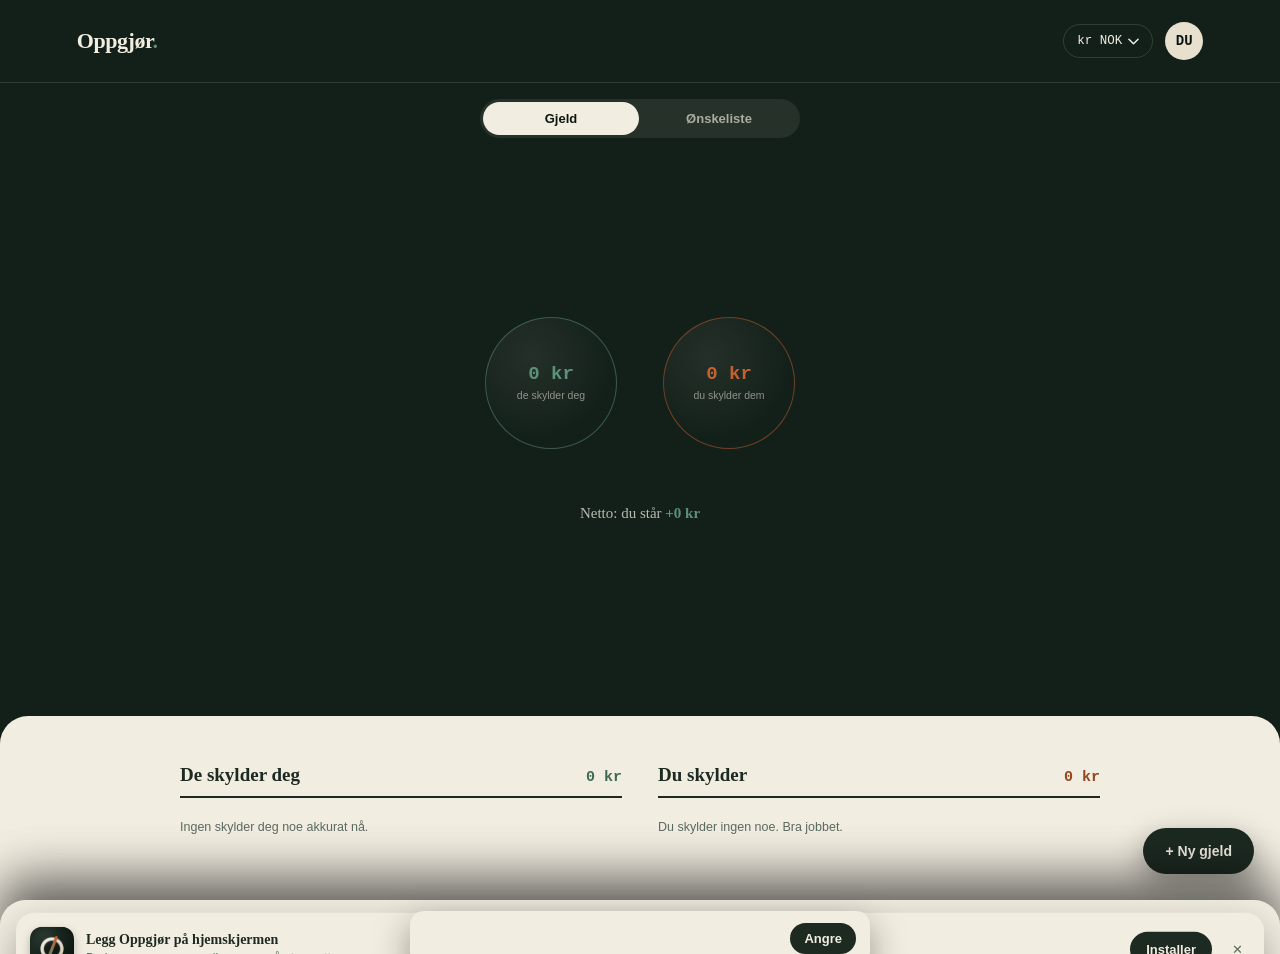
==== commit 5e557f5e: "Add files via upload" ====
--- a/index.html
+++ b/index.html
@@ -6,7 +6,6 @@
 <title>Oppgjør</title>
 <meta name="description" content="Hold styr på hvem som skylder deg, og hvem du skylder.">
 
-<link rel="manifest" href="manifest.json">
 <meta name="theme-color" content="#132019">
 <link rel="icon" href="icons/icon-192.png">
 <link rel="apple-touch-icon" href="icons/icon-180.png">
@@ -14,8 +13,7 @@
 <meta name="apple-mobile-web-app-status-bar-style" content="black-translucent">
 <meta name="apple-mobile-web-app-title" content="Oppgjør">
 
-<link rel="preconnect" href="https://fonts.googleapis.com">
-<link href="https://fonts.googleapis.com/css2?family=Fraunces:opsz,wght@9..144,400;9..144,500;9..144,600;9..144,700&family=IBM+Plex+Mono:wght@400;500;600&family=Inter:wght@400;500;600&display=swap" rel="stylesheet">
+<link rel="stylesheet" href="fonts.css">
 <link rel="stylesheet" href="style.css">
 </head>
 <body>
@@ -233,7 +231,7 @@
         <input type="text" id="fName" placeholder="F.eks. Kari Nordmann">
       </div>
 
-      <div class="field amount-field">
+      <div class="field amount-field main-amount">
         <label for="fAmount">Beløp</label>
         <input type="text" id="fAmount" placeholder="0" inputmode="decimal">
         <span class="amount-suffix" id="amountSuffix">kr</span>
--- a/style.css
+++ b/style.css
@@ -805,3 +805,8 @@
   .breakdown-open{ padding:4px 0; min-height:40px; }
 
   .entry{ min-height:64px; } .entry *{ -webkit-user-select:none; user-select:none; -webkit-touch-callout:none; }
+
+  .d-more{ margin-top:12px; border:none; background:transparent; color:var(--ink); font-weight:600; font-size:13.5px; padding:6px 0; text-decoration:underline; text-underline-offset:3px; cursor:pointer; font-family:'Inter',sans-serif; }
+  /* beløpsfeltet i ny-gjeld-arket blir stående øverst mens resten scroller */
+  #sheet .amount-field.main-amount{ position:sticky; top:-6px; z-index:3; background:var(--paper); padding:8px 0 6px; margin-bottom:6px; box-shadow:0 8px 8px -8px rgba(29,42,34,.18); }
+  #sheet .amount-field.main-amount .amount-suffix{ bottom:19px; }
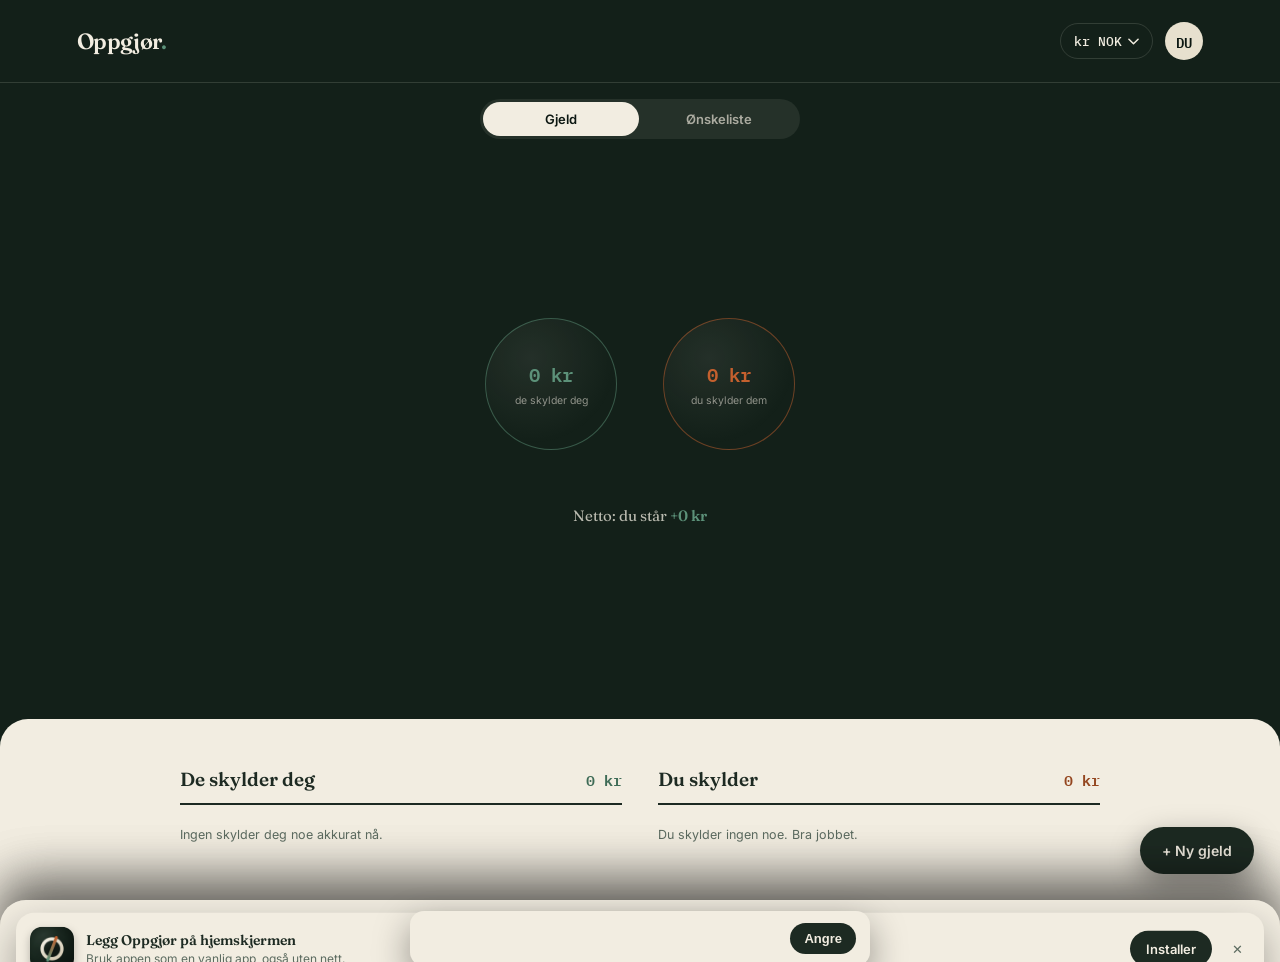
==== commit 1763b839: "Add files via upload" ====
--- a/index.html
+++ b/index.html
@@ -6,6 +6,7 @@
 <title>Oppgjør</title>
 <meta name="description" content="Hold styr på hvem som skylder deg, og hvem du skylder.">
 
+<link rel="manifest" href="manifest.json">
 <meta name="theme-color" content="#132019">
 <link rel="icon" href="icons/icon-192.png">
 <link rel="apple-touch-icon" href="icons/icon-180.png">
@@ -13,7 +14,8 @@
 <meta name="apple-mobile-web-app-status-bar-style" content="black-translucent">
 <meta name="apple-mobile-web-app-title" content="Oppgjør">
 
-<link rel="stylesheet" href="fonts.css">
+<link rel="preconnect" href="https://fonts.googleapis.com">
+<link href="https://fonts.googleapis.com/css2?family=Fraunces:opsz,wght@9..144,400;9..144,500;9..144,600;9..144,700&family=IBM+Plex+Mono:wght@400;500;600&family=Inter:wght@400;500;600&display=swap" rel="stylesheet">
 <link rel="stylesheet" href="style.css">
 </head>
 <body>
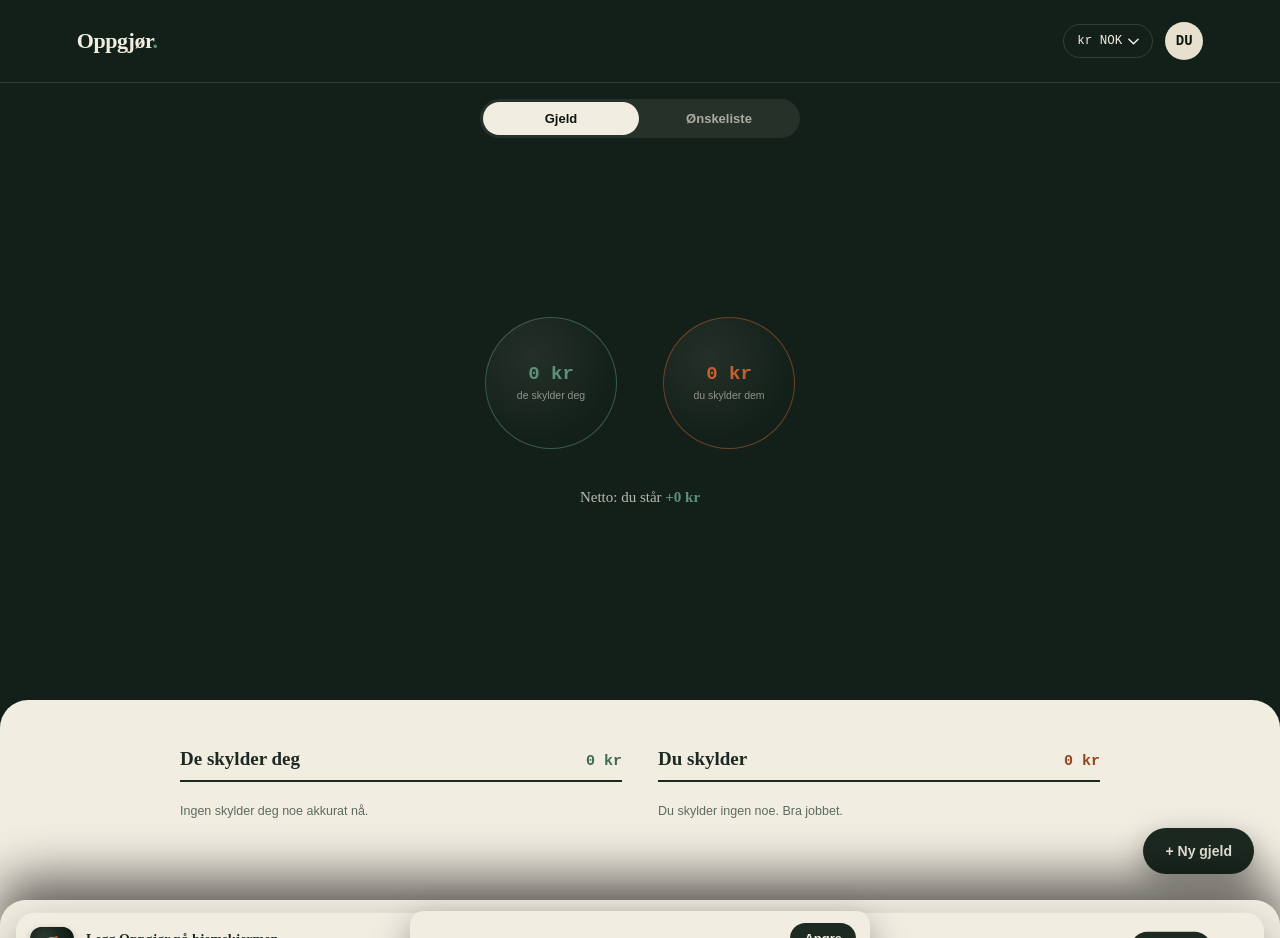
==== commit 1f0deb66: "Add files via upload" ====
--- a/index.html
+++ b/index.html
@@ -6,7 +6,6 @@
 <title>Oppgjør</title>
 <meta name="description" content="Hold styr på hvem som skylder deg, og hvem du skylder.">
 
-<link rel="manifest" href="manifest.json">
 <meta name="theme-color" content="#132019">
 <link rel="icon" href="icons/icon-192.png">
 <link rel="apple-touch-icon" href="icons/icon-180.png">
@@ -14,8 +13,7 @@
 <meta name="apple-mobile-web-app-status-bar-style" content="black-translucent">
 <meta name="apple-mobile-web-app-title" content="Oppgjør">
 
-<link rel="preconnect" href="https://fonts.googleapis.com">
-<link href="https://fonts.googleapis.com/css2?family=Fraunces:opsz,wght@9..144,400;9..144,500;9..144,600;9..144,700&family=IBM+Plex+Mono:wght@400;500;600&family=Inter:wght@400;500;600&display=swap" rel="stylesheet">
+<link rel="stylesheet" href="fonts.css">
 <link rel="stylesheet" href="style.css">
 </head>
 <body>
@@ -172,19 +170,25 @@
     <div class="bubbles-wrap">
       <div class="pan left">
         <div class="pan-dish">
-          <div class="pan-amount" id="creditBubble" data-amount="0">0 kr</div>
+          <div class="pan-amount" data-fit id="creditBubble" data-amount="0">0 kr</div>
           <div class="pan-label">de skylder deg</div>
         </div>
       </div>
       <div class="pan right">
         <div class="pan-dish">
-          <div class="pan-amount" id="debitBubble" data-amount="0">0 kr</div>
+          <div class="pan-amount" data-fit id="debitBubble" data-amount="0">0 kr</div>
           <div class="pan-label">du skylder dem</div>
         </div>
       </div>
     </div>
 
     <p class="net-readout">Netto: du står <b id="netAmount" data-net-amount="0">+0 kr</b></p>
+    <div class="payoff-card" id="payoffCard" hidden>
+      <div class="payoff-label">Ferdig betalt</div>
+      <div class="payoff-main" id="payoffMain" data-fit></div>
+      <div class="payoff-sub" id="payoffSub"></div>
+    </div>
+
   </section>
 
   <section class="ledger">
@@ -193,7 +197,7 @@
       <div>
         <div class="col-head">
           <div class="col-title">De skylder deg</div>
-          <div class="col-total credit" id="creditTotal" data-amount="0">0 kr</div>
+          <div class="col-total credit" data-fit id="creditTotal" data-amount="0">0 kr</div>
         </div>
         <div id="creditList"></div>
       </div>
@@ -201,7 +205,7 @@
       <div>
         <div class="col-head">
           <div class="col-title">Du skylder</div>
-          <div class="col-total debit" id="debitTotal" data-amount="0">0 kr</div>
+          <div class="col-total debit" data-fit id="debitTotal" data-amount="0">0 kr</div>
         </div>
         <div id="debitList"></div>
       </div>
--- a/style.css
+++ b/style.css
@@ -810,3 +810,39 @@
   /* beløpsfeltet i ny-gjeld-arket blir stående øverst mens resten scroller */
   #sheet .amount-field.main-amount{ position:sticky; top:-6px; z-index:3; background:var(--paper); padding:8px 0 6px; margin-bottom:6px; box-shadow:0 8px 8px -8px rgba(29,42,34,.18); }
   #sheet .amount-field.main-amount .amount-suffix{ bottom:19px; }
+
+  /* ---------- ingen sidelengs scrolling, tall skal holde seg i feltet ---------- */
+  html, body{ max-width:100%; overflow-x:hidden; -webkit-text-size-adjust:100%; }
+  .columns{ grid-template-columns:minmax(0,1fr) minmax(0,1fr); }
+  @media (max-width:720px){ .columns{ grid-template-columns:minmax(0,1fr); } }
+  .columns > *, .ledger-inner, .entry, .entry-body{ min-width:0; }
+  .col-head{ gap:10px; min-width:0; }
+  .col-title{ white-space:nowrap; }
+  .col-total{ min-width:0; flex:0 1 auto; overflow:hidden; white-space:nowrap; text-align:right; }
+  .pan{ min-width:0; }
+  .pan-amount{ max-width:116px; white-space:nowrap; overflow:hidden; text-align:center; }
+  .entry-amount{ white-space:nowrap; font-size:clamp(12.5px,3.9vw,15px); }
+  .entry{ -webkit-tap-highlight-color:transparent; }
+  .sheet{ width:100%; max-width:100vw; overflow-x:hidden; }
+  .sheet-body{ overflow-x:hidden; min-width:0; }
+  .d-stats{ grid-template-columns:minmax(0,1fr) minmax(0,1fr); }
+  .d-stats > *, .r-grid > *, .two > *{ min-width:0; }
+  .d-bal{ white-space:nowrap; overflow:hidden; }
+  .d-stats b, .r-grid b, .log-a, .breakdown-amount{ white-space:nowrap; }
+  .d-stats b, .r-grid b{ font-size:clamp(12px,3.9vw,15px); overflow:hidden; text-overflow:ellipsis; }
+  .log-a{ font-size:clamp(12px,3.8vw,14px); }
+  .c-row{ flex-wrap:wrap; }
+  .stepper .amount-field{ width:96px; }
+  .seg button{ min-width:0; padding-left:4px; padding-right:4px; }
+  .breakdown-open{ min-width:0; }
+
+  /* ---------- ferdig betalt ---------- */
+  .payoff-card{
+    max-width:420px; margin:22px auto 0; padding:14px 18px; text-align:center;
+    border:1px solid var(--line); border-radius:18px; background:rgba(242,237,225,0.05);
+  }
+  .payoff-card[hidden]{ display:none; }
+  .payoff-label{ font-family:'IBM Plex Mono',monospace; font-size:10.5px; letter-spacing:.12em; text-transform:uppercase; color:rgba(242,237,225,.6); }
+  .payoff-main{ font-family:'Fraunces',serif; font-weight:600; font-size:24px; margin-top:6px; text-transform:capitalize; white-space:nowrap; overflow:hidden; }
+  .payoff-sub{ font-size:12px; color:rgba(242,237,225,.65); margin-top:4px; line-height:1.4; }
+  .net-readout{ margin-top:40px; }
